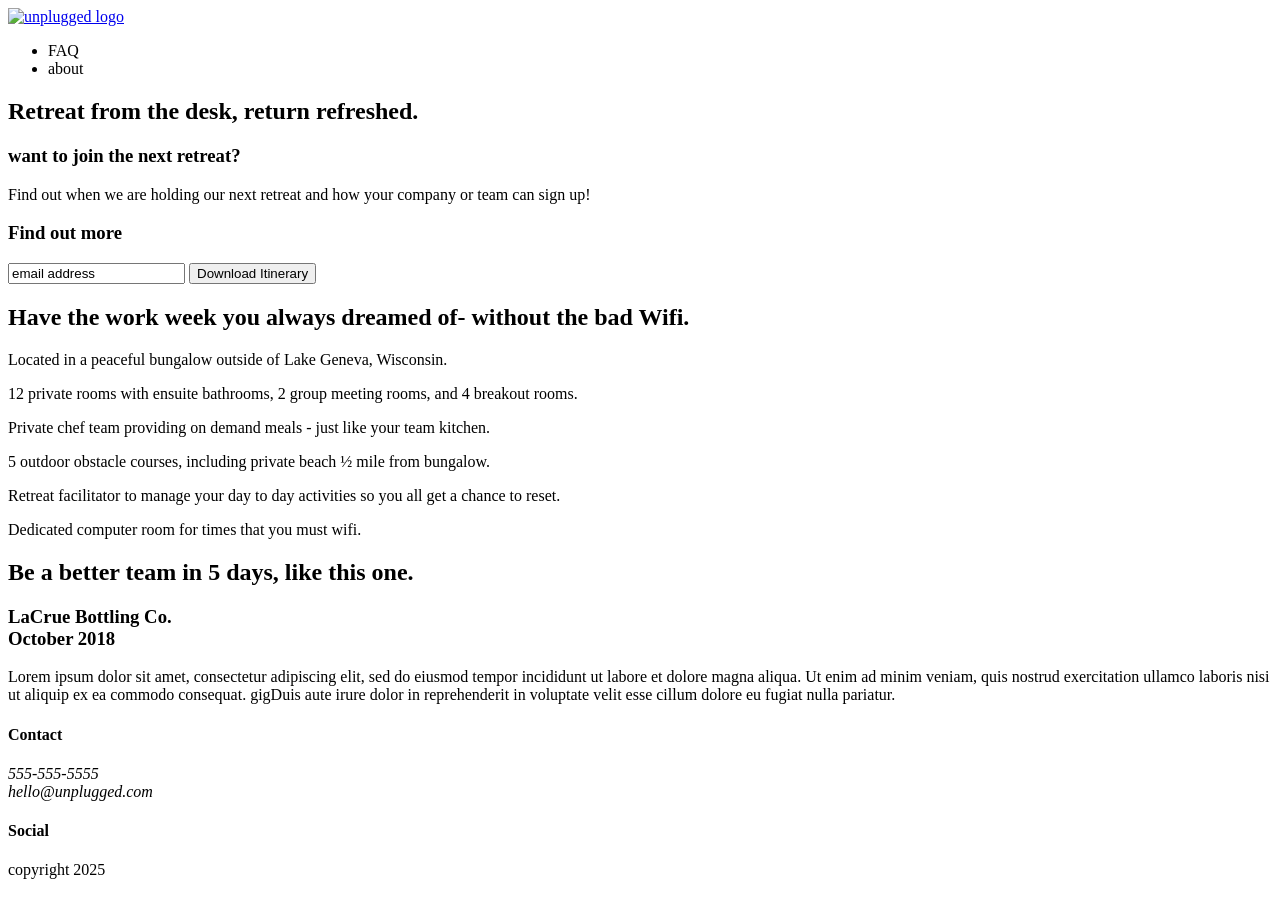
==== index.html @ 1be216f6 "Hompage finished" ====
<!doctype html>
<html class="no-js" lang="">

<head>
  <meta charset="utf-8">
  <meta name="viewport" content="width=device-width, initial-scale=1">
  <title>unplugged Retreat</title>
  <link rel="stylesheet" href="css/style.css">
  <link rel="stylesheet" href="css/main.css">
  <meta name="description" content="">

  <meta property="og:title" content="">
  <meta property="og:type" content="">
  <meta property="og:url" content="">
  <meta property="og:image" content="">

  <link rel="icon" href="favicon.ico" sizes="any">
  <link rel="icon" href="icon.svg" type="image/svg+xml">
  <link rel="apple-touch-icon" href="icon.png">

  <link rel="manifest" href="site.webmanifest">
  <meta name="theme-color" content="#fafafa">
</head>

<body>

  <!-- Add your site or application content here -->
  <header>
    <div class="content-wrapper">
    <div>
      <a href="#"><img src"" alt="unplugged logo"></a>
        <div class="header-divider"></div>
      <nav>
        <ul>
          <li><a href="faq/index.html" rel="noopener"></a>FAQ</li>
          <li><a href="about/index.html" rel="noopener"></a>about</li>
        </ul>
      </nav>
      </div>
    </div>
  </header>
  <main>
    <section class="hero-area">
      <div class="content-wrapper">
        <h1>Retreat from  the desk, return refreshed.</h1>
      </div>
    </section>
    <aside>
      <div class="content-wrapper">
         <div class="form-description">
          <h3>want to join the next retreat?</h3>
          <p>Find out when we are holding our next retreat and how your company or team can sign up!</p>
         </div>
         <div class="form">
            <h3>Find out more</h3>
            <input type="text" name="name" value="email address">
            <input type="button" value="Download Itinerary">
         </div>
      </div>
    </aside>
    <section class="features">
        <div class="content-wrapper">
          <h2>Have the work week you always dreamed of- without the bad Wifi.</h2>
         <div class="features-items">
           <article>
          <p class="fontawesome-icon"></p>
          <p class="features-item-description">Located in a peaceful bungalow outside of Lake Geneva, Wisconsin.</p>
          </article>
           <article>
          <p class="fontawesome-icon"></p>
          <p class="features-item-description">12 private rooms with ensuite bathrooms, 2 group meeting rooms, and 4 breakout rooms.</p>
          </article>
           <article>
          <p class="fontawesome-icon"></p>
          <p class="features-item-description">Private chef team providing on demand meals - just like your team kitchen.</p>
          </article>
           <article>
          <p class="fontawesome-icon"></p>
          <p class="features-item-description">5 outdoor obstacle courses, including private beach ½ mile from bungalow.</p>
          </article>
           <article>
          <p class="fontawesome-icon"></p>
          <p class="features-item-description">Retreat facilitator to manage your day to day activities so you all get a chance to reset.</p>
          </article>
           <article>
          <p class="fontawesome-icon"></p>
          <p class="features-item-description">Dedicated computer room for times that you must wifi.</p>
          </article>
          </div>
        </div>
      </section>
      <section class="reviews">
        <div class="content-wrapper">
          <h2>Be a better team in 5 days, like this one.</h2>
          <article>
            <div>
              <h3>
                LaCrue Bottling Co. <br>October 2018
              </h3>
              <p>
                Lorem ipsum dolor sit amet, consectetur adipiscing elit, sed do eiusmod tempor incididunt ut labore et dolore magna aliqua.
                 Ut enim ad minim veniam, quis nostrud exercitation ullamco laboris nisi ut aliquip ex ea commodo consequat. 
                 gigDuis aute irure dolor in reprehenderit in voluptate velit esse cillum dolore eu fugiat nulla pariatur. 
              </p>
            </div>
          </article>
        </div>
      </section>
  </main> <!--main wrapper-->
  <footer>
    <div class="content-wrapper">
      <div class="footer-content">
        <div class="contact">
          <h4>Contact</h4>
          <div>
          <address>
           <p> 555-555-5555<br>hello@unplugged.com</p>
          </address>
        </div>
      </div>   
      <div class="social">
        <h4>Social</h4>
      <p><a href="https://www.facebook.com/mysite" target="_blank" rel="noopener"></a> </p>
      <!--other social link below-->
      <p><a href="https://www.twitter.com/mysite" target="_blank"></a></p>
     </div>
     </div> <!--footer content ends-->
    <div class="copyright">
      <p>copyright 2025</p>
    </div>
  </div> <!--footer content-wrapper ends-->
  </footer>


 <script src="js/app.js"></script>
</body>

</html>
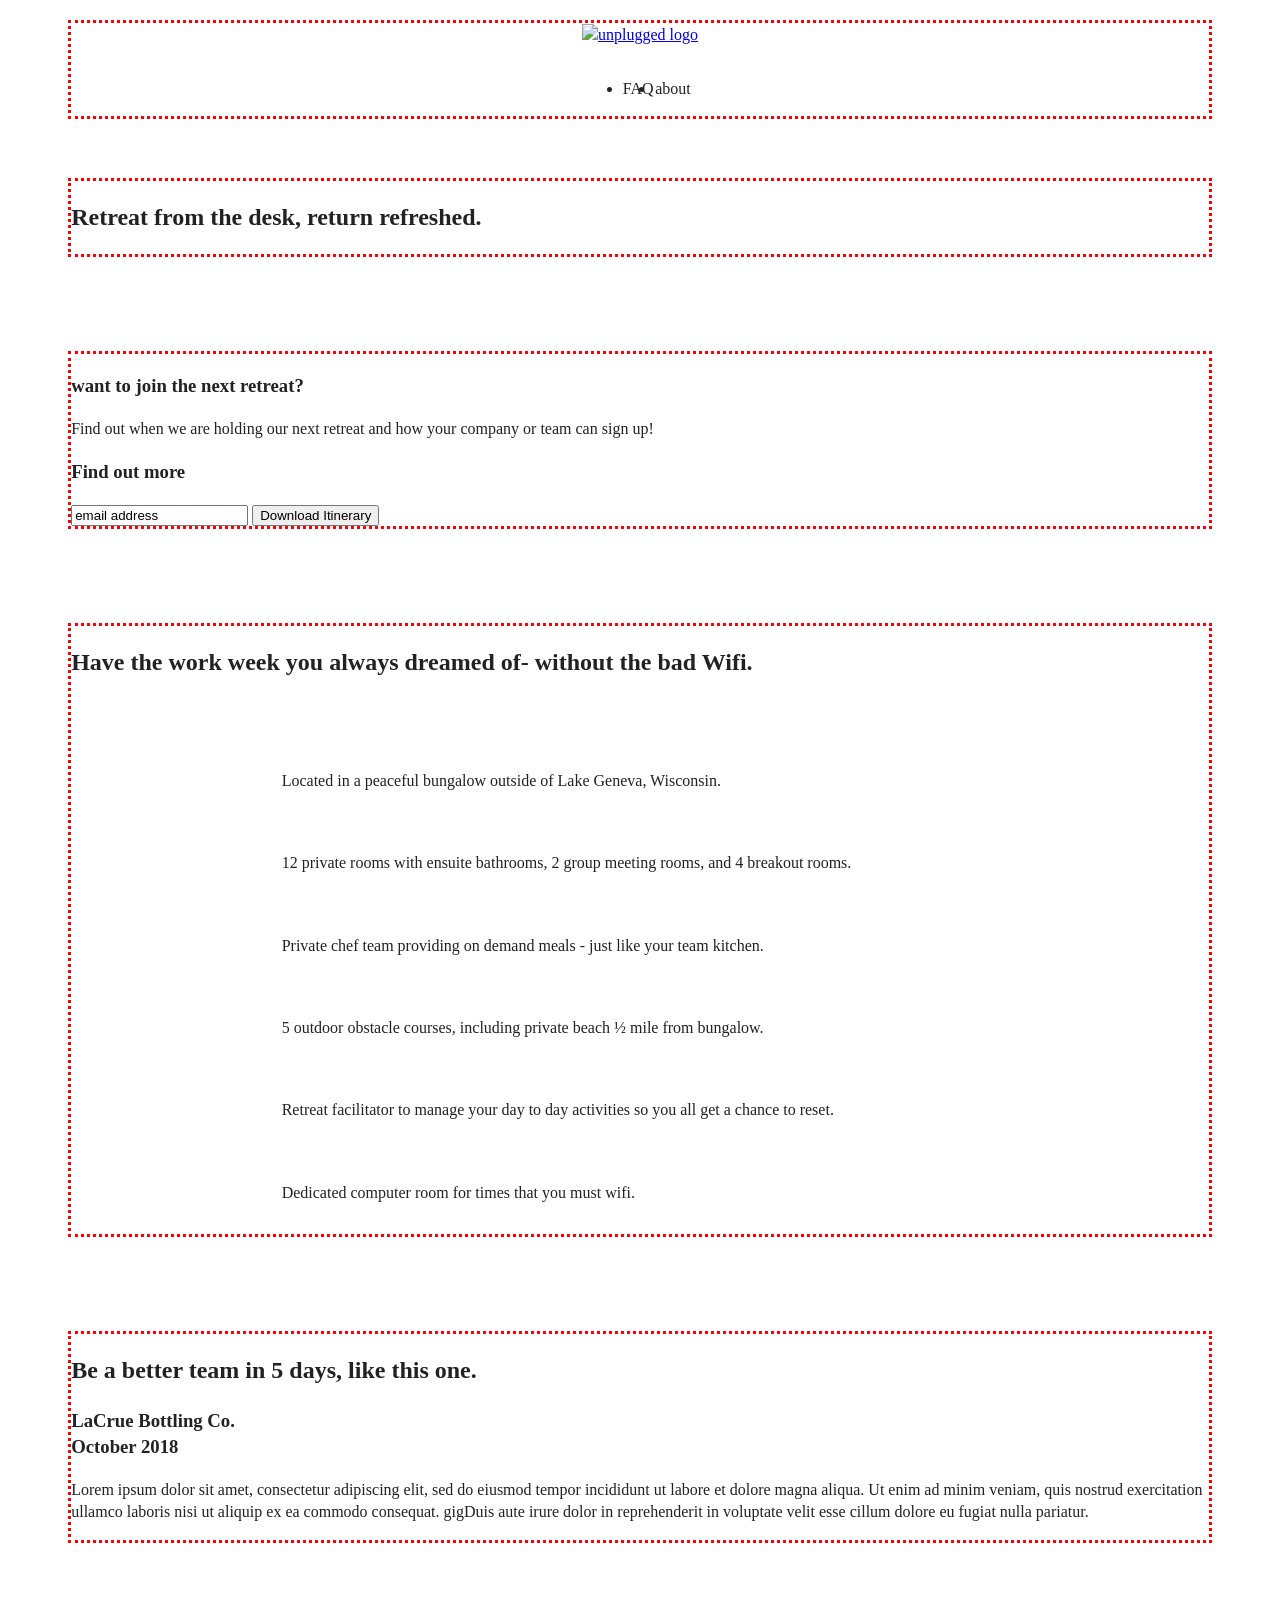
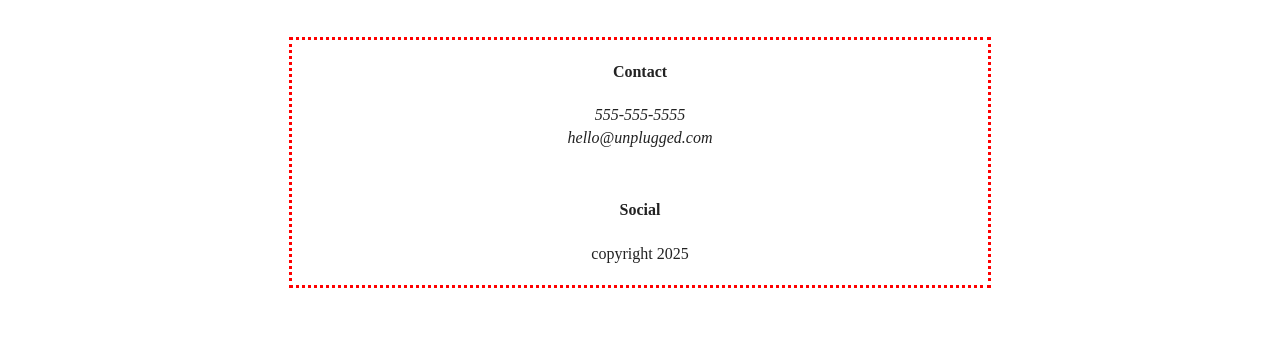
==== commit c7f37a67: "format mobile layout" ====
--- a/index.html
+++ b/index.html
@@ -28,7 +28,9 @@
   <header>
     <div class="content-wrapper">
     <div>
-      <a href="#"><img src"" alt="unplugged logo"></a>
+      <a href="#">
+        <img src="" alt="unplugged logo">
+      </a>
         <div class="header-divider"></div>
       <nav>
         <ul>
@@ -131,7 +133,6 @@
   </div> <!--footer content-wrapper ends-->
   </footer>
 
-
  <script src="js/app.js"></script>
 </body>
 
--- a/css/style.css
+++ b/css/style.css
@@ -0,0 +1,410 @@
+/*! HTML5 Boilerplate v9.0.0-RC1 | MIT License | https://html5boilerplate.com/ */
+
+/* main.css 3.0.0 | MIT License | https://github.com/h5bp/main.css#readme */
+/*
+ * What follows is the result of much research on cross-browser styling.
+ * Credit left inline and big thanks to Nicolas Gallagher, Jonathan Neal,
+ * Kroc Camen, and the H5BP dev community and team.
+ */
+
+/* ==========================================================================
+   Base styles: opinionated defaults
+   ========================================================================== */
+
+html {
+  color: #222;
+  font-size: 1em;
+  line-height: 1.4;
+}
+
+/*
+ * Remove text-shadow in selection highlight:
+ * https://twitter.com/miketaylr/status/12228805301
+ *
+ * Customize the background color to match your design.
+ */
+
+::-moz-selection {
+  background: #b3d4fc;
+  text-shadow: none;
+}
+
+::selection {
+  background: #b3d4fc;
+  text-shadow: none;
+}
+
+/*
+ * A better looking default horizontal rule
+ */
+
+hr {
+  display: block;
+  height: 1px;
+  border: 0;
+  border-top: 1px solid #ccc;
+  margin: 1em 0;
+  padding: 0;
+}
+
+/*
+ * Remove the gap between audio, canvas, iframes,
+ * images, videos and the bottom of their containers:
+ * https://github.com/h5bp/html5-boilerplate/issues/440
+ */
+
+audio,
+canvas,
+iframe,
+img,
+svg,
+video {
+  vertical-align: middle;
+}
+
+/*
+ * Remove default fieldset styles.
+ */
+
+fieldset {
+  border: 0;
+  margin: 0;
+  padding: 0;
+}
+
+/*
+ * Allow only vertical resizing of textareas.
+ */
+
+textarea {
+  resize: vertical;
+}
+
+/* ==========================================================================
+   Author's custom styles
+   ========================================================================== */
+
+/* ==========================================================================
+   Helper classes
+   ========================================================================== */
+
+/*
+ * Hide visually and from screen readers
+ */
+
+ .content-wrapper {
+  outline: 3px dotted red;
+  width: 90%;
+  margin: 50px 0;
+ }
+            /**Base Header- Footer Styles---*/
+  header {
+    display:flex;
+    justify-content: center;
+    padding: 15px 0;
+  }
+ 
+  header .content-wrapper{
+    display: flex;
+    justify-content: center;
+    align-items: center;
+    flex-flow: row wrap;
+    margin: 0;
+  }
+  .header-divider {
+    width: 100%;
+    height: 1px;
+    margin: 10px 0 20px 0;
+  }
+
+  header nav {
+    width: 60%;
+  }
+
+header nav ul {
+  display: flex;
+  justify-content: space-around;
+  width: 100%;
+}
+footer p {
+margin: 0;
+}
+
+footer {
+  display: flex;
+  flex-direction: column;
+  align-items: center;
+  text-align: center;}
+
+footer .content-wrapper {
+  width: 55%;
+}
+
+footer .contact {
+  margin-bottom: 50px;
+}
+
+footer .copyright {
+margin: 20px 0;
+
+}
+
+footer .social-icons {
+  display: flex;
+  justify-content: space-around;
+  align-items: center;
+  }
+
+footer .social-icons p {
+  display: flex;
+  justify-content: center;
+  align-items: center;
+}
+
+
+/* Mobile Styles-- Homepag -- */
+
+.hero-area {
+  display:flex;
+  justify-content: center;
+}
+
+aside {
+  display:flex;
+  justify-content: center;
+}
+
+.features {
+  display:flex;
+  justify-content: center;
+}
+
+.features h2 {
+margin-bottom: 60px;
+
+}
+
+.features article {
+  width: 63%;
+  margin: 30px 0;
+}
+
+.features .features-items{
+  display: flex;
+  justify-content: center;
+  align-items:flex-end;
+  flex-flow: row wrap;
+}
+
+.features p {
+margin: 0;
+}
+
+.reviews {
+  display:flex;
+  justify-content: center;
+}
+
+.reviews h2 {
+
+}
+
+.reviews h3 {
+  width: 55%;
+}
+
+                /* About Page */
+
+.misson {
+  display:flex;
+  justify-content: cente
+}
+
+.contact-section {
+  display:flex;
+  justify-content: cente
+}
+ 
+.contact-content p {
+  margin: 0;
+}
+
+/* ------Faq Page------ */
+
+.faq {
+  display:flex;
+  justify-content: center;
+}
+
+.faq-content-wrapper {
+  display:flex;
+  justify-content: center;
+  align-items: flex-start;
+  flex-flow: row wrap;
+  margin: 50px 0 0 0;
+}
+
+.faq h2 {
+margin: 40px;
+
+}
+
+.faq-content {
+margin-bottom: 50px;
+
+}
+
+
+.hidden,
+[hidden] {
+  display: none !important;
+}
+
+/*
+ * Hide only visually, but have it available for screen readers:
+ * https://snook.ca/archives/html_and_css/hiding-content-for-accessibility
+ *
+ * 1. For long content, line feeds are not interpreted as spaces and small width
+ *    causes content to wrap 1 word per line:
+ *    https://medium.com/@jessebeach/beware-smushed-off-screen-accessible-text-5952a4c2cbfe
+ */
+
+.visually-hidden {
+  border: 0;
+  clip: rect(0, 0, 0, 0);
+  height: 1px;
+  margin: -1px;
+  overflow: hidden;
+  padding: 0;
+  position: absolute;
+  white-space: nowrap;
+  width: 1px;
+  /* 1 */
+}
+
+/*
+ * Extends the .visually-hidden class to allow the element
+ * to be focusable when navigated to via the keyboard:
+ * https://www.drupal.org/node/897638
+ */
+
+.visually-hidden.focusable:active,
+.visually-hidden.focusable:focus {
+  clip: auto;
+  height: auto;
+  margin: 0;
+  overflow: visible;
+  position: static;
+  white-space: inherit;
+  width: auto;
+}
+
+/*
+ * Hide visually and from screen readers, but maintain layout
+ */
+
+.invisible {
+  visibility: hidden;
+}
+
+/*
+ * Clearfix: contain floats
+ *
+ * The use of `table` rather than `block` is only necessary if using
+ * `::before` to contain the top-margins of child elements.
+ */
+
+.clearfix::before,
+.clearfix::after {
+  content: "";
+  display: table;
+}
+
+.clearfix::after {
+  clear: both;
+}
+
+/* ==========================================================================
+   EXAMPLE Media Queries for Responsive Design.
+   These examples override the primary ('mobile first') styles.
+   Modify as content requires.
+   ========================================================================== */
+
+@media only screen and (min-width: 35em) {
+  /* Style adjustments for viewports that meet the condition */
+}
+
+@media print,
+  (-webkit-min-device-pixel-ratio: 1.25),
+  (min-resolution: 1.25dppx),
+  (min-resolution: 120dpi) {
+  /* Style adjustments for high resolution devices */
+}
+
+/* ==========================================================================
+   Print styles.
+   Inlined to avoid the additional HTTP request:
+   https://www.phpied.com/delay-loading-your-print-css/
+   ========================================================================== */
+
+@media print {
+  *,
+  *::before,
+  *::after {
+    background: #fff !important;
+    color: #000 !important;
+    /* Black prints faster */
+    box-shadow: none !important;
+    text-shadow: none !important;
+  }
+
+  a,
+  a:visited {
+    text-decoration: underline;
+  }
+
+  a[href]::after {
+    content: " (" attr(href) ")";
+  }
+
+  abbr[title]::after {
+    content: " (" attr(title) ")";
+  }
+
+  /*
+   * Don't show links that are fragment identifiers,
+   * or use the `javascript:` pseudo protocol
+   */
+  a[href^="#"]::after,
+  a[href^="javascript:"]::after {
+    content: "";
+  }
+
+  pre {
+    white-space: pre-wrap !important;
+  }
+
+  pre,
+  blockquote {
+    border: 1px solid #999;
+    page-break-inside: avoid;
+  }
+
+  tr,
+  img {
+    page-break-inside: avoid;
+  }
+
+  p,
+  h2,
+  h3 {
+    orphans: 3;
+    widows: 3;
+  }
+
+  h2,
+  h3 {
+    page-break-after: avoid;
+  }
+}
+
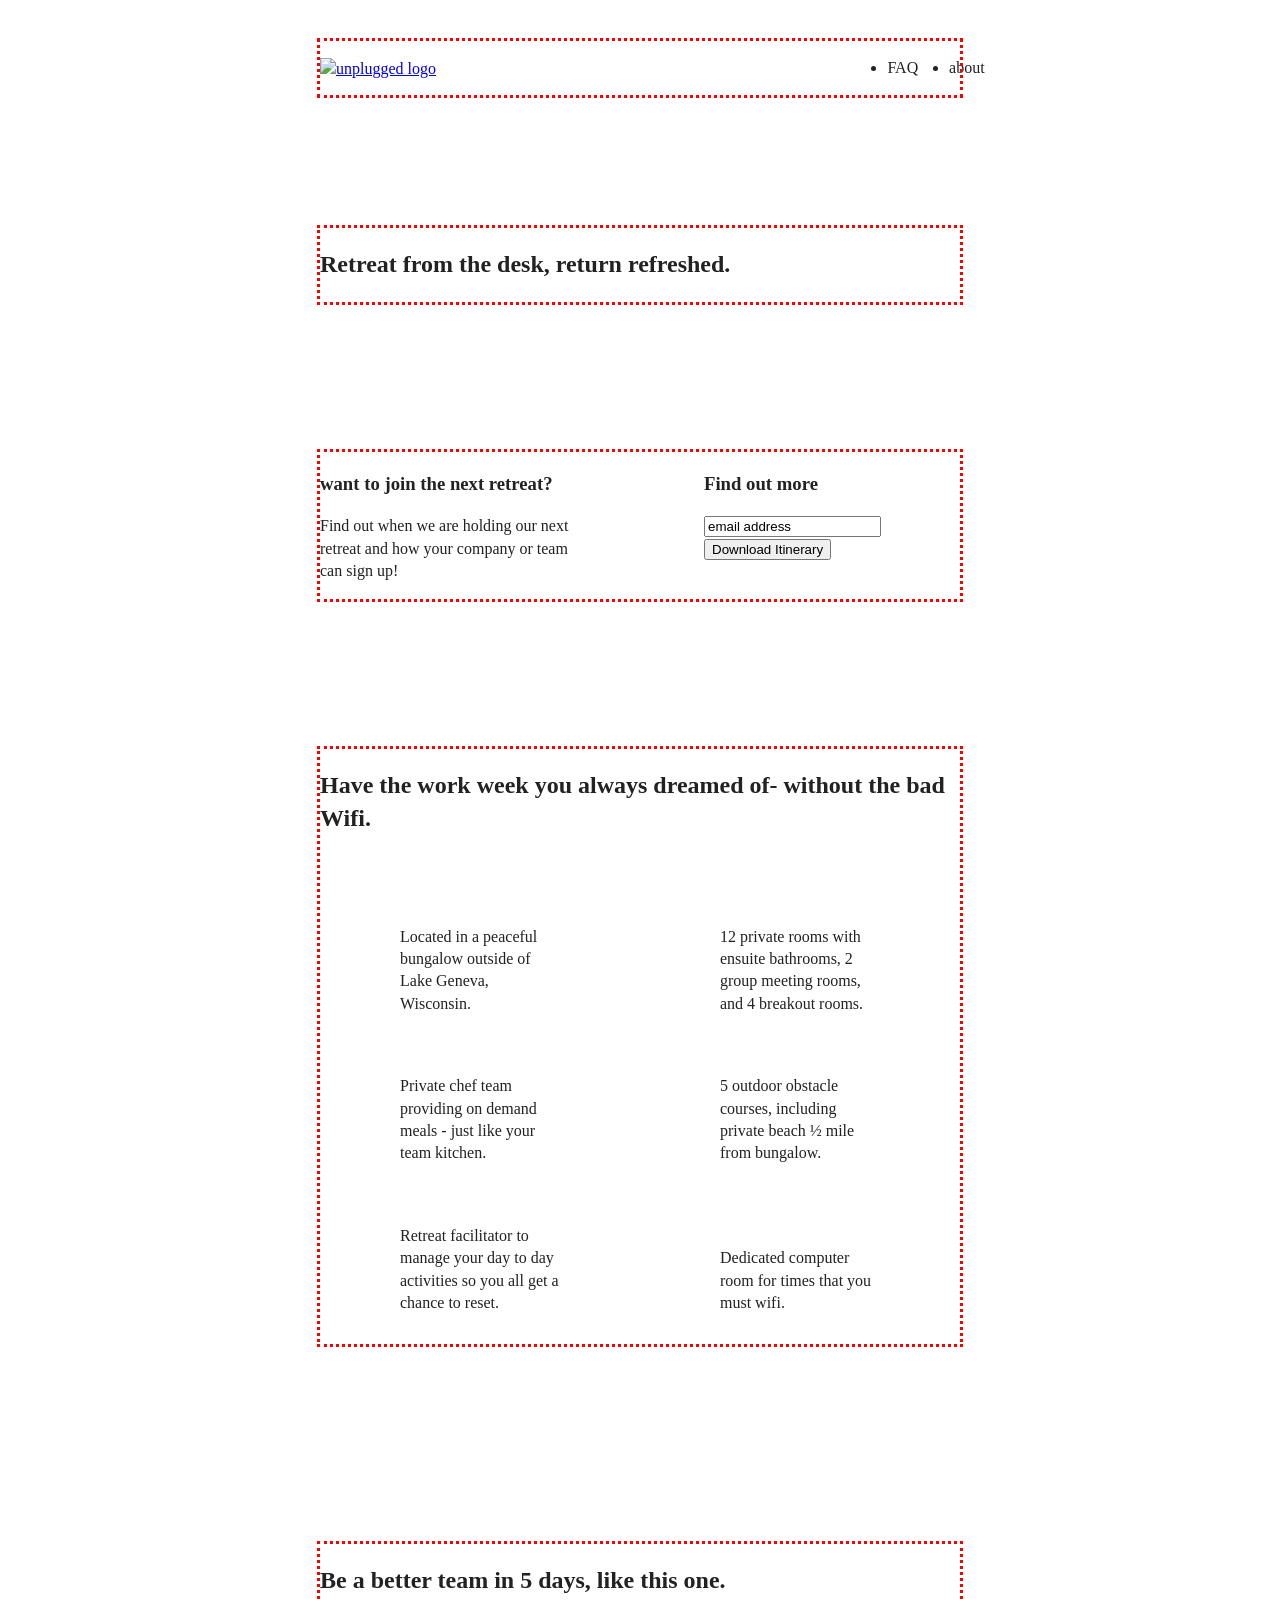
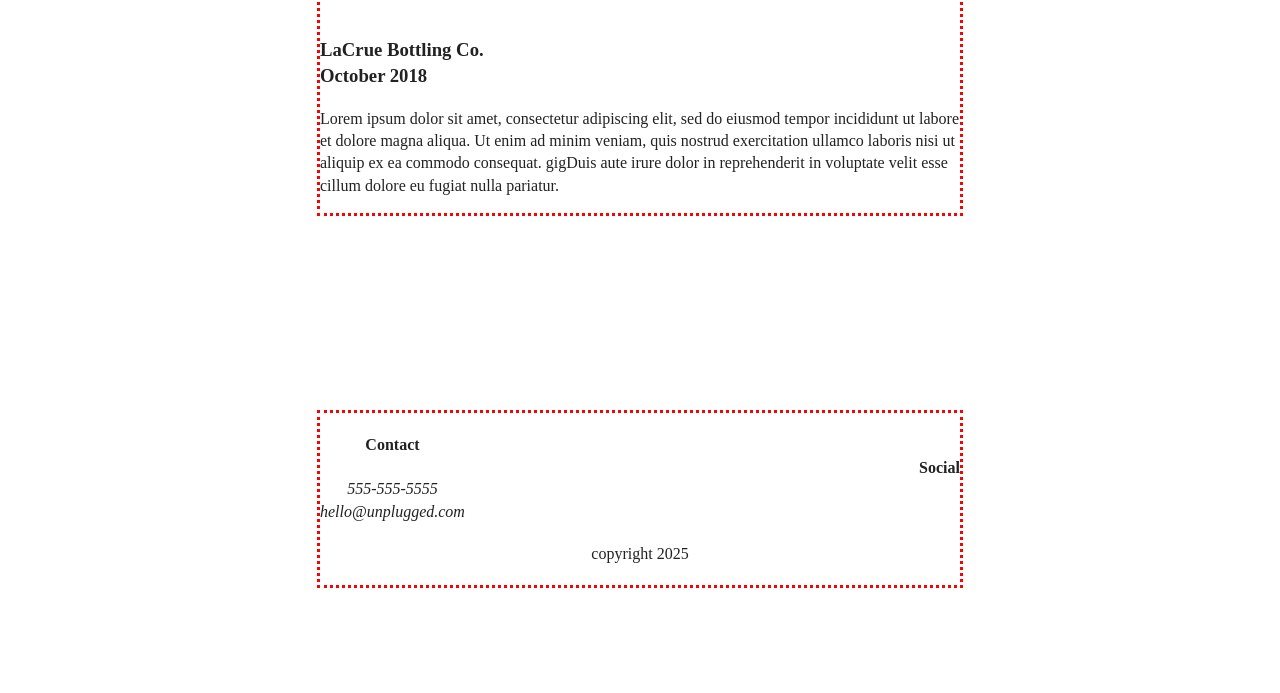
==== commit 8628e761: "breakpoints for tablet" ====
--- a/index.html
+++ b/index.html
@@ -27,7 +27,7 @@
   <!-- Add your site or application content here -->
   <header>
     <div class="content-wrapper">
-    <div>
+    
       <a href="#">
         <img src="" alt="unplugged logo">
       </a>
@@ -38,7 +38,6 @@
           <li><a href="about/index.html" rel="noopener"></a>about</li>
         </ul>
       </nav>
-      </div>
     </div>
   </header>
   <main>
--- a/css/style.css
+++ b/css/style.css
@@ -330,15 +330,103 @@
    Modify as content requires.
    ========================================================================== */
 
-@media only screen and (min-width: 35em) {
-  /* Style adjustments for viewports that meet the condition */
-}
-
-@media print,
-  (-webkit-min-device-pixel-ratio: 1.25),
-  (min-resolution: 1.25dppx),
-  (min-resolution: 120dpi) {
-  /* Style adjustments for high resolution devices */
+@media only screen and ( min-width: 768px) {
+  /* Table styles here */
+
+  .content-wrapper {
+    max-width: 640px;
+    margin: 100px 0;
+  
+  }
+  /* Header */
+
+  header {
+    padding: 33px 0;
+  }
+
+  header .content-wrapper {
+    width: 100%;
+    justify-content: space-between;
+  }
+
+  header nav {
+    width: 20%;
+  }
+
+  header nav ul {
+    justify-content: space-around;
+  }
+
+  .header-divider {
+    display: none;
+  }
+
+  /* Hero Area */
+
+  /*  Aside */
+aside .content-wrapper {
+  margin: 50px 0;
+  display: flex;
+  justify-content: space-between;
+  align-content: flex-start;
+}
+
+aside .content-wrapper .form-description, 
+aside .content-wrapper .form {
+  width: 40%;
+  margin: 0;
+
+}
+
+/*  Features */
+
+.features article {
+  display: flex;
+  align-items: center;
+  flex-flow:column wrap;
+  flex-basis: 50%;
+}
+
+.features .features-item-description {
+  width: 50%;
+}
+
+/*  Reviews */
+.reviews article {
+  display: flex;
+  justify-content: space-between;
+}
+
+.review article div {
+  width:49%;
+}
+
+/*  Footer */
+footer .content-wrapper {
+  width: 65%;
+
+}
+
+.footer-content {
+  display: flex;
+  justify-content: space-between;
+  align-items: center;
+}
+
+footer .contact {
+  margin-bottom: 0;
+}
+
+footer .copyright {
+  width: 100%;
+
+}
+
+}
+
+
+@media only scrren and (min-width: 1200px) {
+  /* Desktop styles here */
 }
 
 /* ==========================================================================
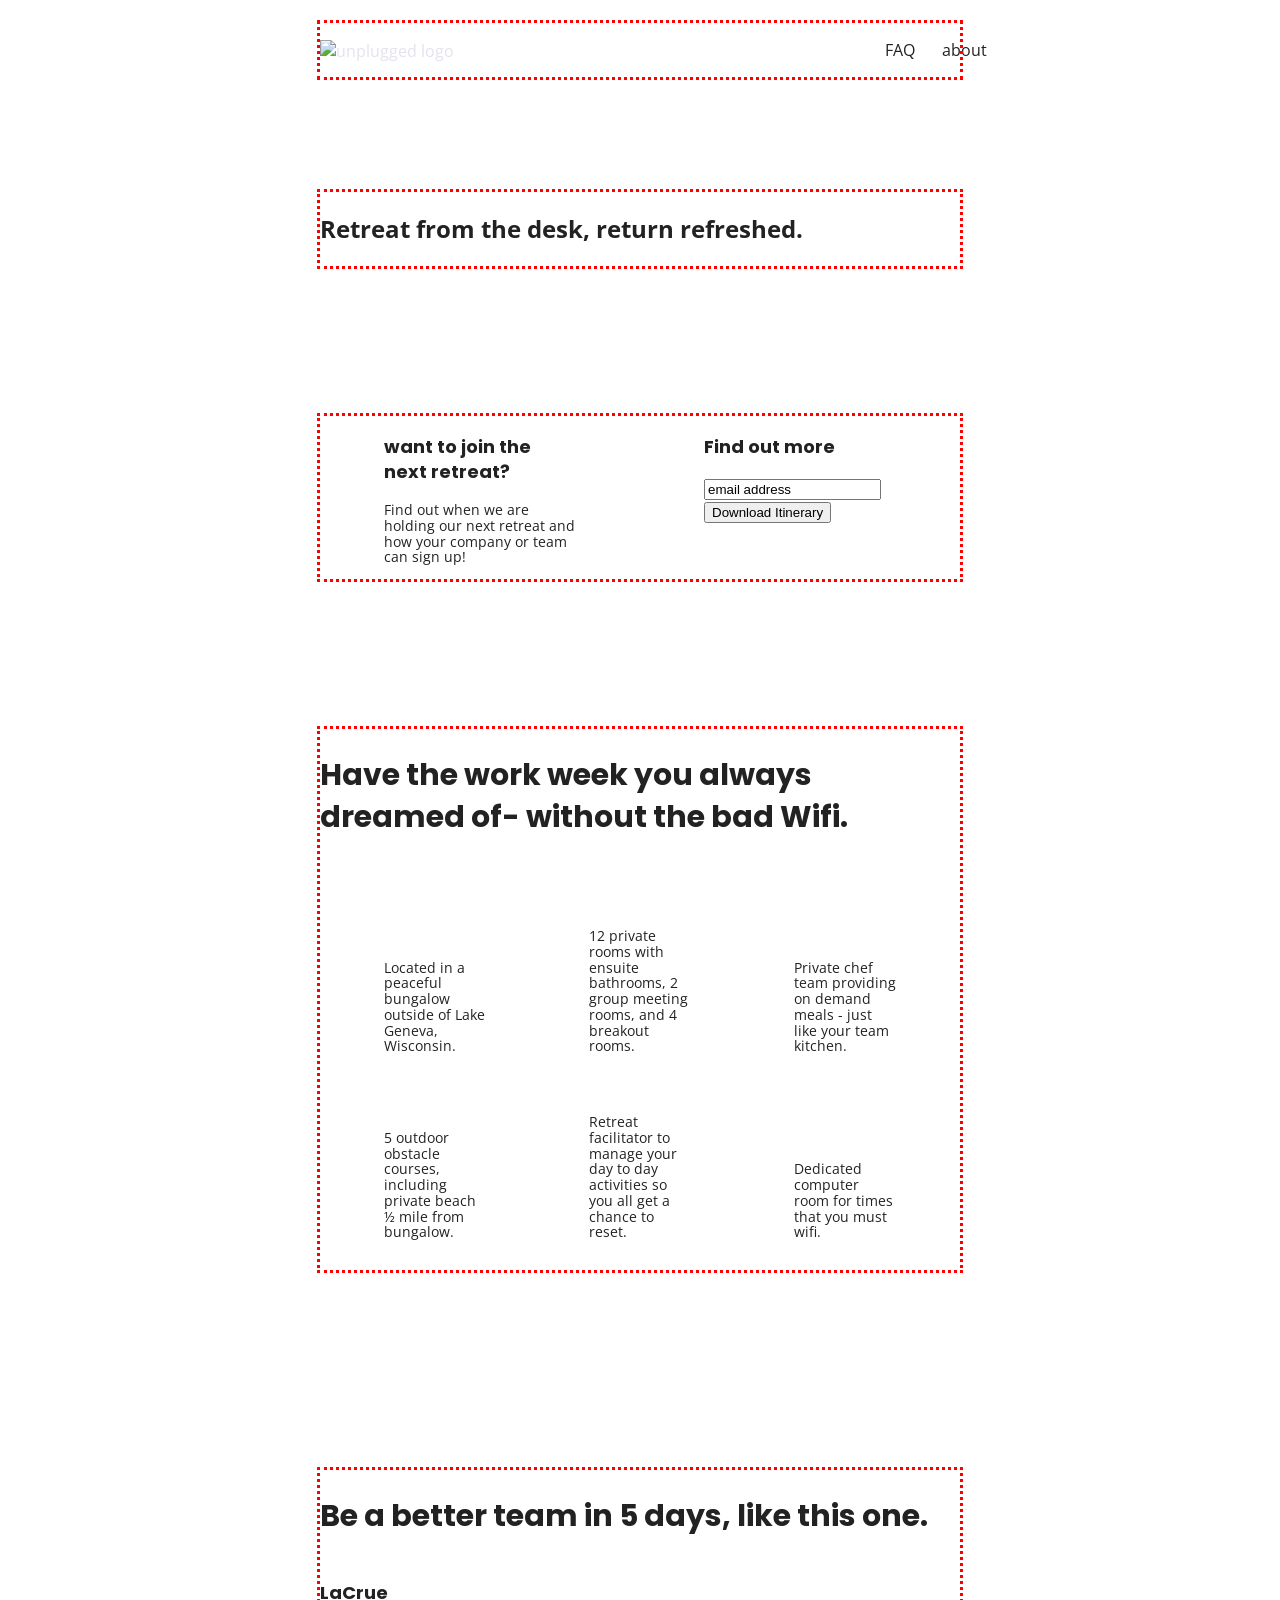
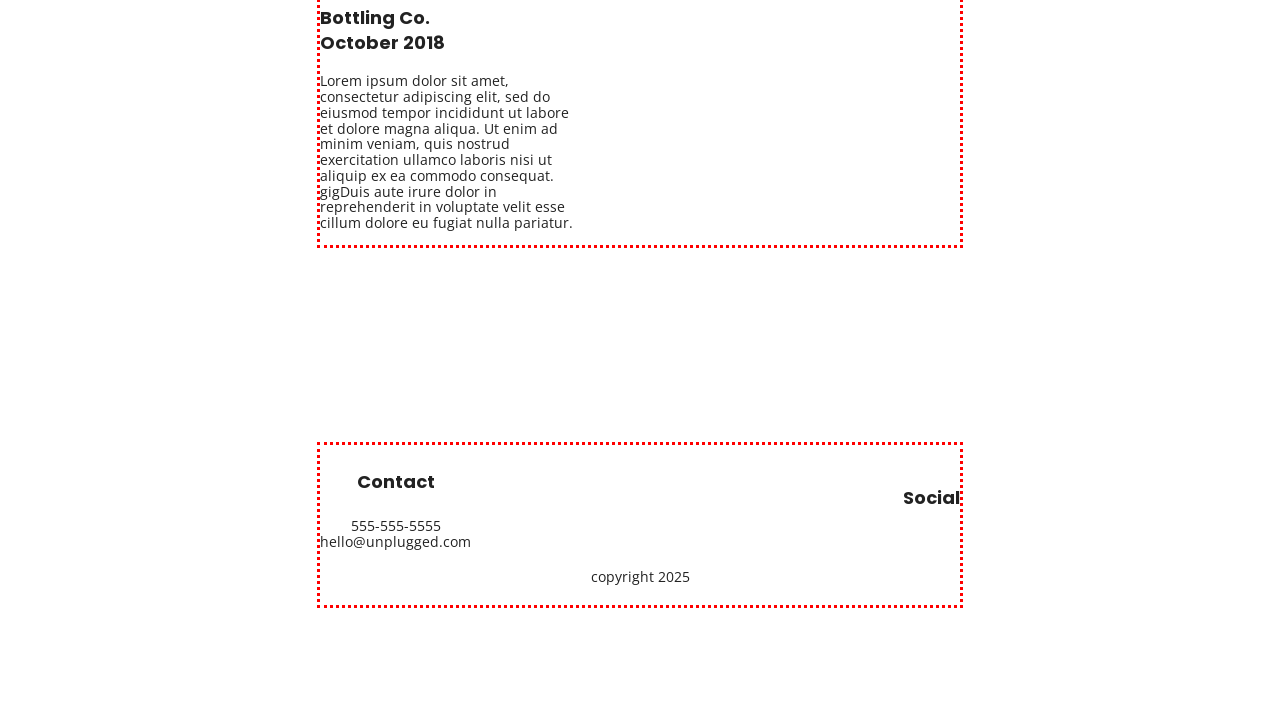
==== commit 5123b04d: "revised global style" ====
--- a/index.html
+++ b/index.html
@@ -20,6 +20,9 @@
 
   <link rel="manifest" href="site.webmanifest">
   <meta name="theme-color" content="#fafafa">
+  <link rel="preconnect" href="https://fonts.googleapis.com">
+  <link rel="preconnect" href="https://fonts.gstatic.com" crossorigin>
+  <link href="https://fonts.googleapis.com/css2?family=Open+Sans:ital,wght@0,300..800;1,300..800&family=Poppins:ital,wght@0,100;0,200;0,300;0,400;0,500;0,600;0,700;0,800;0,900;1,100;1,200;1,300;1,400;1,500;1,600;1,700;1,800;1,900&display=swap" rel="stylesheet">
 </head>
 
 <body>
--- a/css/style.css
+++ b/css/style.css
@@ -91,6 +91,55 @@
 /*
  * Hide visually and from screen readers
  */
+ /*   General Styles */
+
+ html {
+  font-size: 1rem;
+ }
+
+body {
+  font-family: 'Open Sans', sans-serif;
+  font-size: 1em;
+}
+
+ul, 
+ol {
+  list-style: none;
+}
+
+a {
+  color: #e2e3ed;
+  text-decoration: none;
+}
+
+h2 {
+  font-family: 'Poppins', sans-serif;
+  font-size: 1.875em;
+}
+
+h3,
+h4 {
+  font-family: 'poppins',sans-serif;
+  font-size: 1.125em;
+}
+
+p {
+  font-size: 0.875em;
+  line-height: 1.125em;
+}
+
+
+img {
+
+}
+
+figure {
+
+}
+
+address {
+  font-style: normal;
+}
 
  .content-wrapper {
   outline: 3px dotted red;
@@ -422,11 +471,68 @@
 
 }
 
-}
-
-
-@media only scrren and (min-width: 1200px) {
+
+}
+
+
+@media only screen and (min-width: 1200px) {
   /* Desktop styles here */
+
+  .content-wrapper {
+  width: 960px;
+}
+
+/* Header */
+
+  header {
+  padding: 15px 0;
+}
+
+  /* Hero */
+
+.hero-area h1 {
+  width: 80%;
+}
+
+/* Aside */
+
+  aside .content-wrapper {
+    justify-content: space-around;
+  }
+
+aside .content-wrapper .form-description, 
+aside .content-wrapper .form {
+  width: 30%;
+}
+
+/*  Features */
+
+.features h2 {
+  width: 90%;
+}
+
+.features article {
+  flex-basis: 32%;
+}
+/*  Reviews */
+
+.reviews article div {
+  width: 41%;
+}
+
+/*  About Page  */
+
+  .mission h2,
+  .contact-section .content-wrapper h2 {
+    width: 95%;
+  }
+
+/*  FAQ Page */
+
+  .faq h2 {
+    width: 100%;
+  }
+
 }
 
 /* ==========================================================================
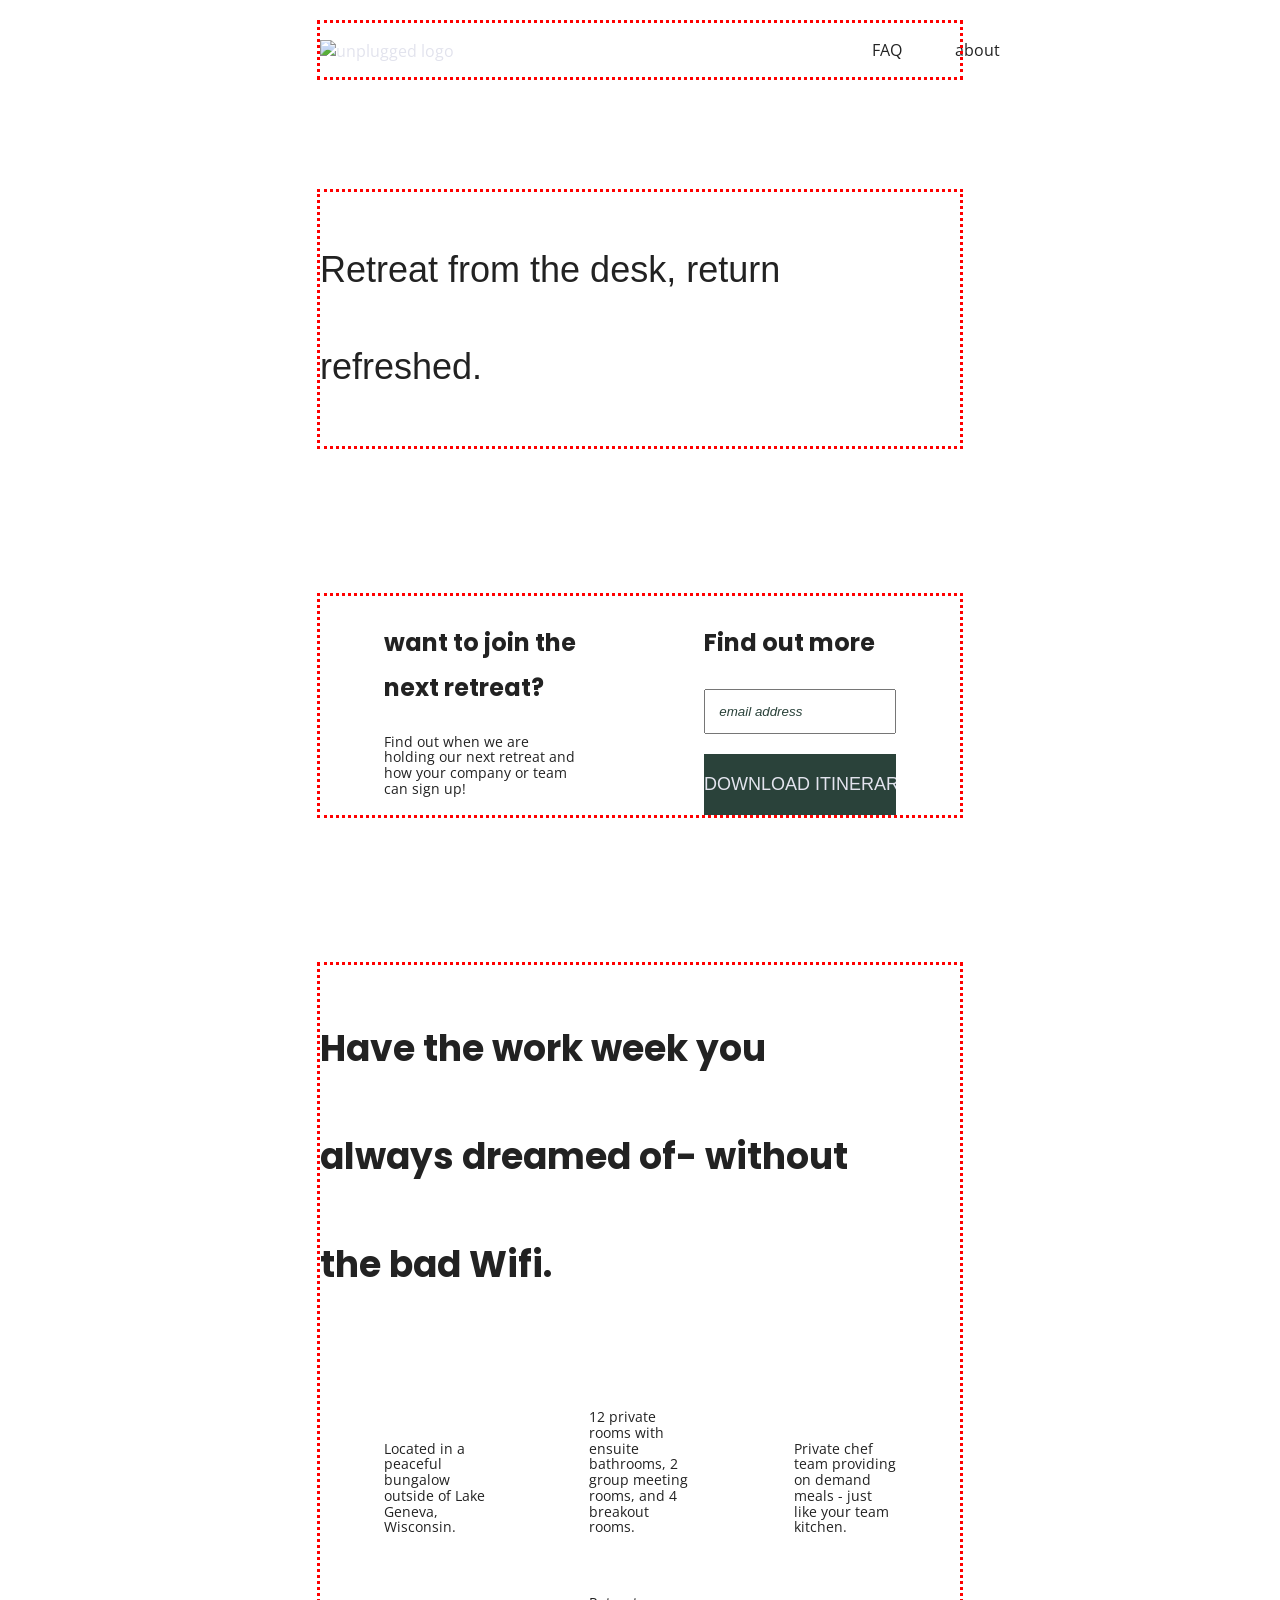
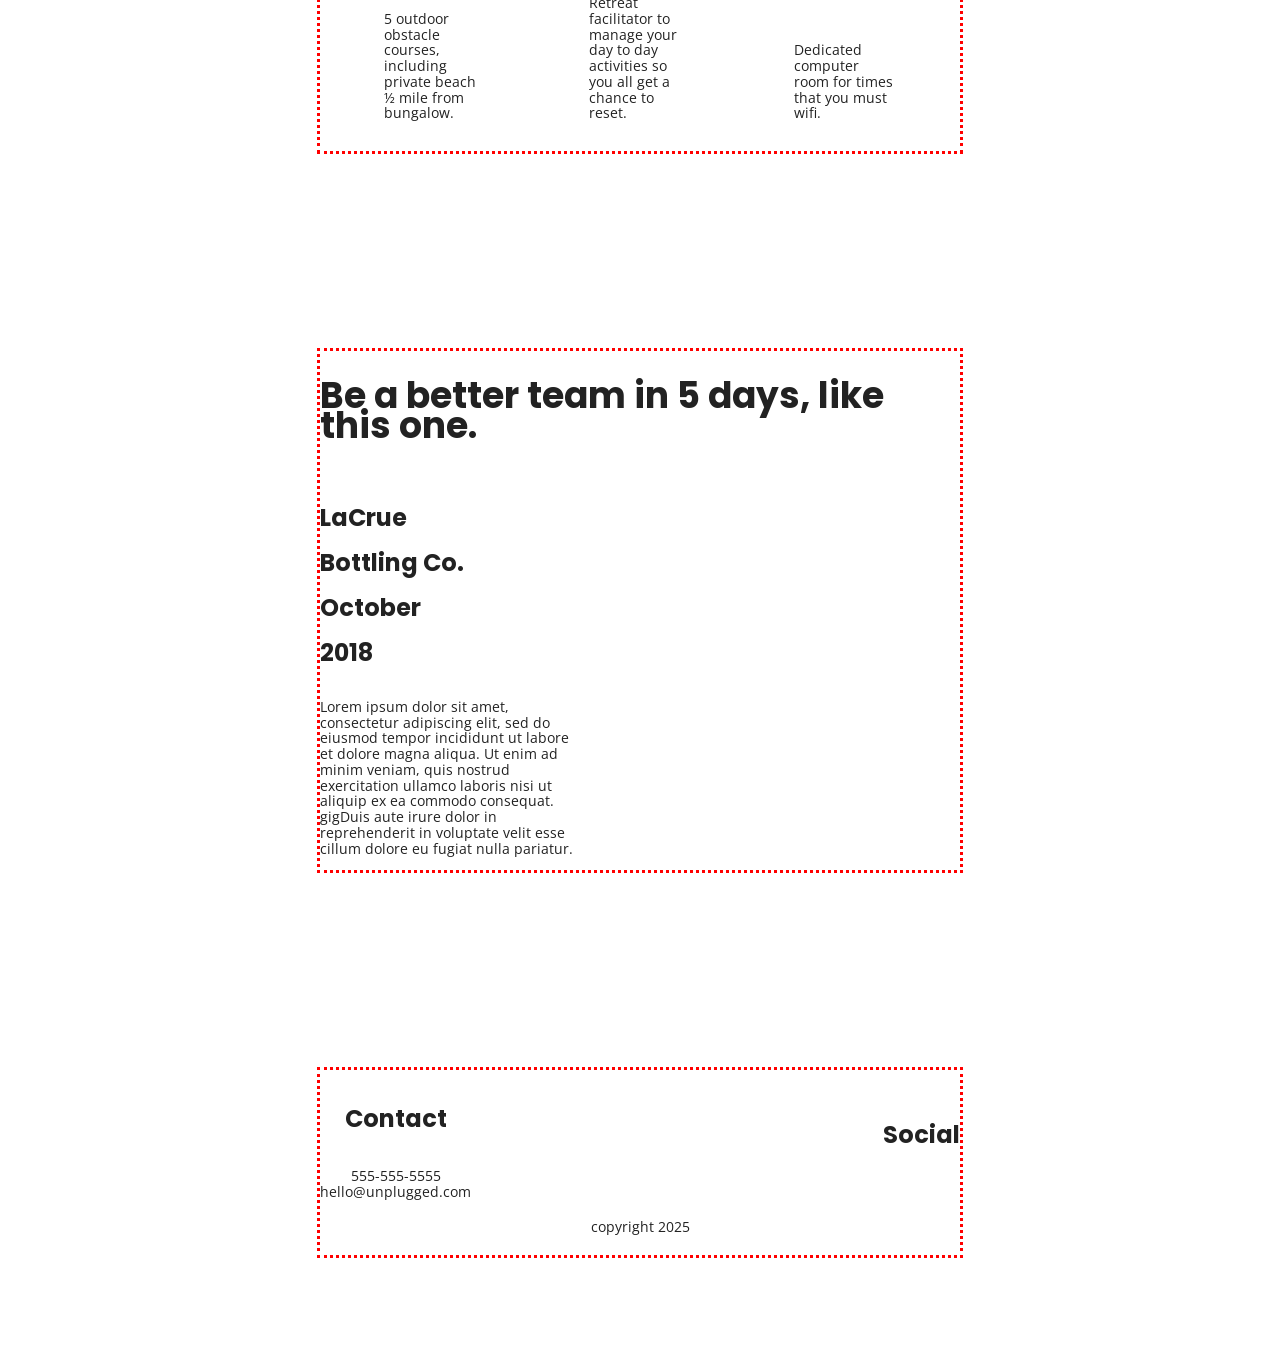
==== commit 7d07758e: "working on media queries" ====
--- a/index.html
+++ b/index.html
@@ -20,6 +20,7 @@
 
   <link rel="manifest" href="site.webmanifest">
   <meta name="theme-color" content="#fafafa">
+  <!---Google Fonts-->
   <link rel="preconnect" href="https://fonts.googleapis.com">
   <link rel="preconnect" href="https://fonts.gstatic.com" crossorigin>
   <link href="https://fonts.googleapis.com/css2?family=Open+Sans:ital,wght@0,300..800;1,300..800&family=Poppins:ital,wght@0,100;0,200;0,300;0,400;0,500;0,600;0,700;0,800;0,900;1,100;1,200;1,300;1,400;1,500;1,600;1,700;1,800;1,900&display=swap" rel="stylesheet">
--- a/css/style.css
+++ b/css/style.css
@@ -208,8 +208,8 @@
   display: flex;
   justify-content: center;
   align-items: center;
-}
-
+
+}
 
 /* Mobile Styles-- Homepag -- */
 
@@ -217,11 +217,46 @@
   display:flex;
   justify-content: center;
 }
-
+.hero-area h1 {
+  font-size: 2.25em;
+  font-family: 'Poppins',Helvetica, Arial, sans-serif;
+  line-height: 2.688em;
+  font-weight: 500;
+
+}
+/* Aside */
 aside {
   display:flex;
   justify-content: center;
 }
+
+aside .form {
+  margin-top: 30px;
+}
+ 
+input[type=text] {
+  box-sizing: border-box;
+  width: 100%;
+  color: #2a423a;
+  font-style: italic;
+  padding: 1em;
+}
+ 
+input[type=button] {
+  width: 100%;
+  padding: 20px 0;
+  margin-top: 20px;
+  background-color: #2a423a;
+  font-family: 'Poppins', Helvetica, Arial, sans-serif;
+  font-weight: 500;
+  font-size: 1.125em;
+  color: #e2e3ed;
+  border: none;
+  text-align: center;
+  text-transform: uppercase;
+}
+
+/* Features */
 
 .features {
   display:flex;
@@ -249,13 +284,15 @@
 margin: 0;
 }
 
+/* Reviews */
+
 .reviews {
   display:flex;
   justify-content: center;
 }
 
 .reviews h2 {
-
+  line-height: 30px;
 }
 
 .reviews h3 {
@@ -266,12 +303,12 @@
 
 .misson {
   display:flex;
-  justify-content: cente
+  justify-content: center;
 }
 
 .contact-section {
   display:flex;
-  justify-content: cente
+  justify-content: center;
 }
  
 .contact-content p {
@@ -295,14 +332,17 @@
 
 .faq h2 {
 margin: 40px;
+line-height: 1.875px;
 
 }
 
 .faq-content {
 margin-bottom: 50px;
-
-}
-
+}
+
+.faq-content h4 {
+  line-height: 1.5;
+}
 
 .hidden,
 [hidden] {
@@ -381,6 +421,17 @@
 
 @media only screen and ( min-width: 768px) {
   /* Table styles here */
+/* General Styles  why no h1*/
+
+h2{
+  font-size: 2.25em;
+  line-height: 3;
+}
+
+h3{
+  font-size: 1.5em;
+  line-height: 1.875;
+}
 
   .content-wrapper {
     max-width: 640px;
@@ -403,7 +454,7 @@
   }
 
   header nav ul {
-    justify-content: space-around;
+    justify-content: space-between;
   }
 
   .header-divider {
@@ -424,7 +475,6 @@
 aside .content-wrapper .form {
   width: 40%;
   margin: 0;
-
 }
 
 /*  Features */
@@ -466,14 +516,62 @@
   margin-bottom: 0;
 }
 
+footer h4 {
+  font-size: 1.5em;
+}
+footer p {
+line-height: 1.125;
+}
+
 footer .copyright {
   width: 100%;
-
-}
-
-
-}
-
+}
+
+    /* About Page */
+.misson-content {
+  display:flex;
+  justify-content: space-between;
+  align-items: flex-start;
+  padding-top: 20px;
+}
+
+.mission-content p {
+ width: 45%;
+}
+
+.contact-section .content-wrapper h2 {
+ width: 80%;
+}
+
+.contact-content {
+  display: flex;
+  justify-content: space-between;
+  align-items:flex-start;
+}
+
+/* ------Faq Page------ */
+.faq-content-wrapper {
+  display:flex;
+  justify-content:space-between;
+  align-items: flex-start;
+  flex-flow: row wrap;
+  margin: 50px 0;
+}
+
+.faq-content {
+  flex-basis: 45%
+}
+
+.faq h2 {
+  width: 100%;
+  margin: 40px;
+  line-height: 1.875px;
+}
+
+.faq-content h4 {
+  line-height: 1.5;
+}
+}
 
 @media only screen and (min-width: 1200px) {
   /* Desktop styles here */
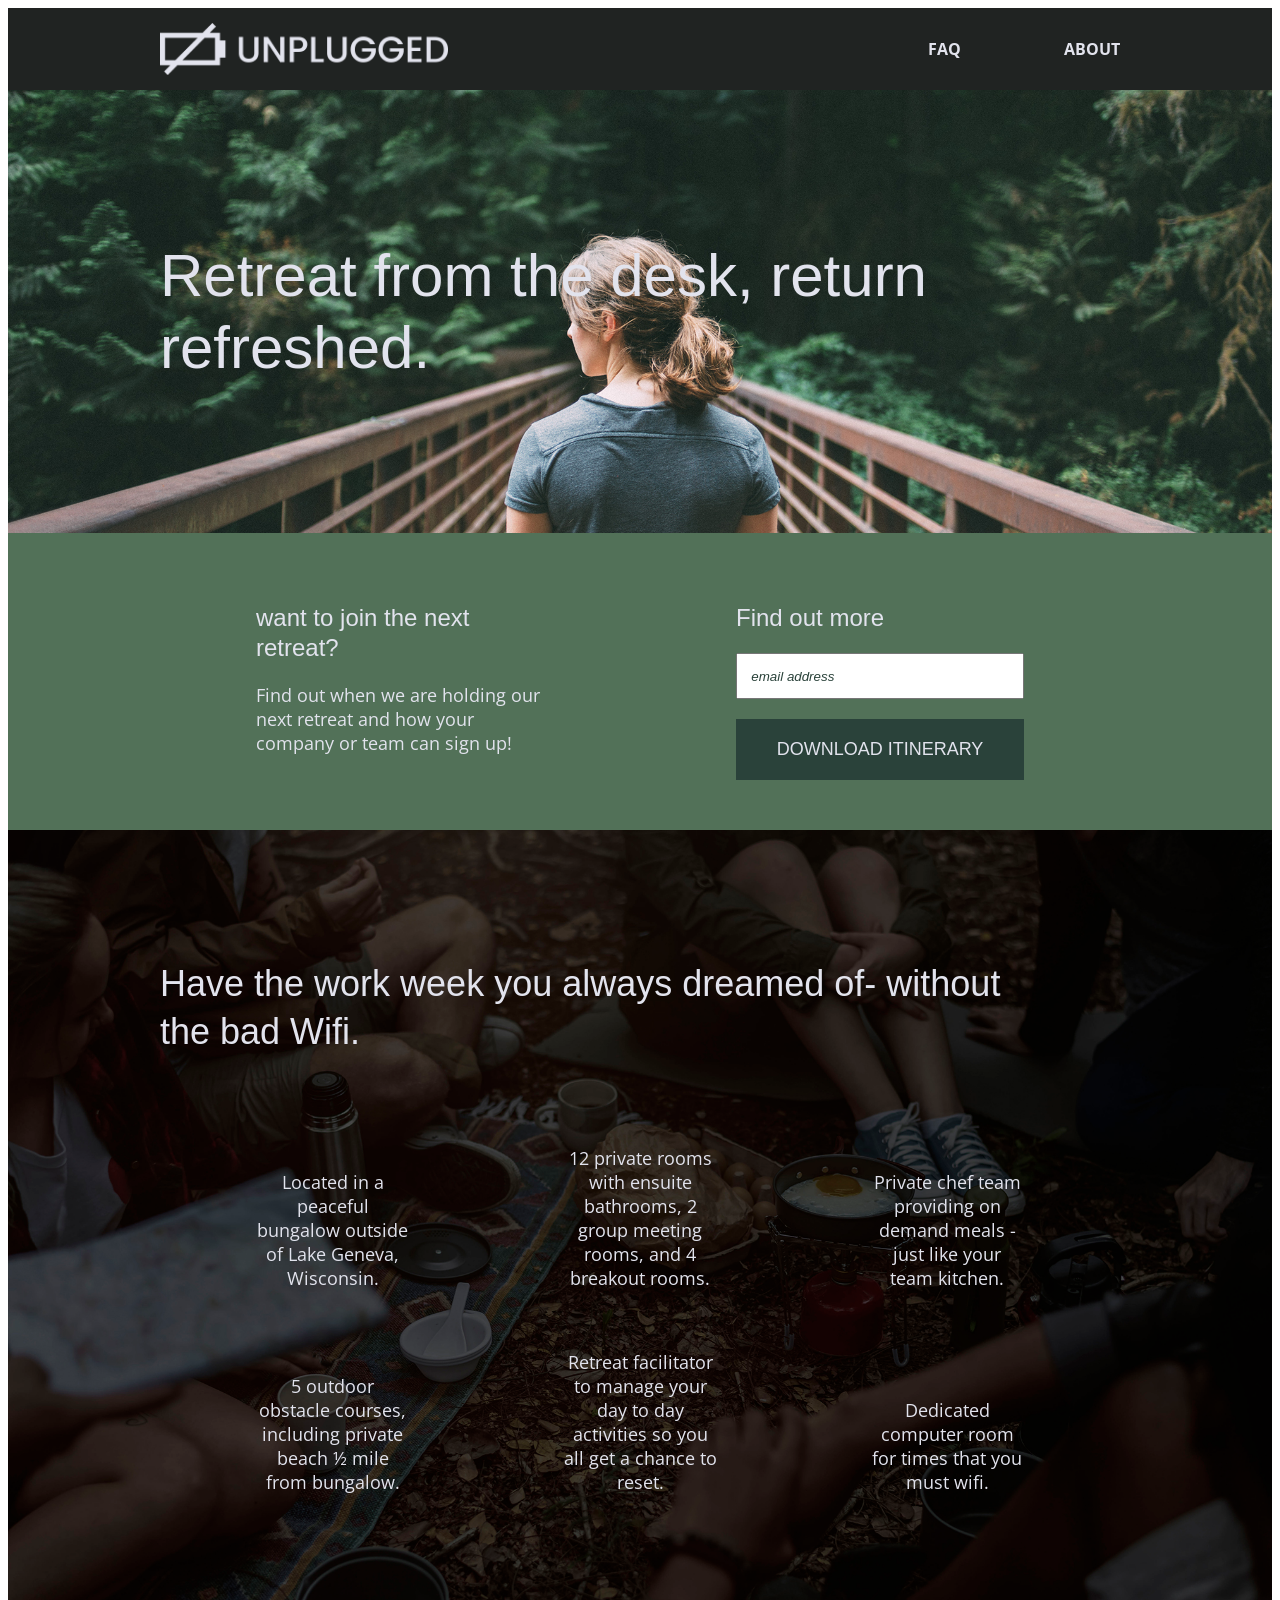
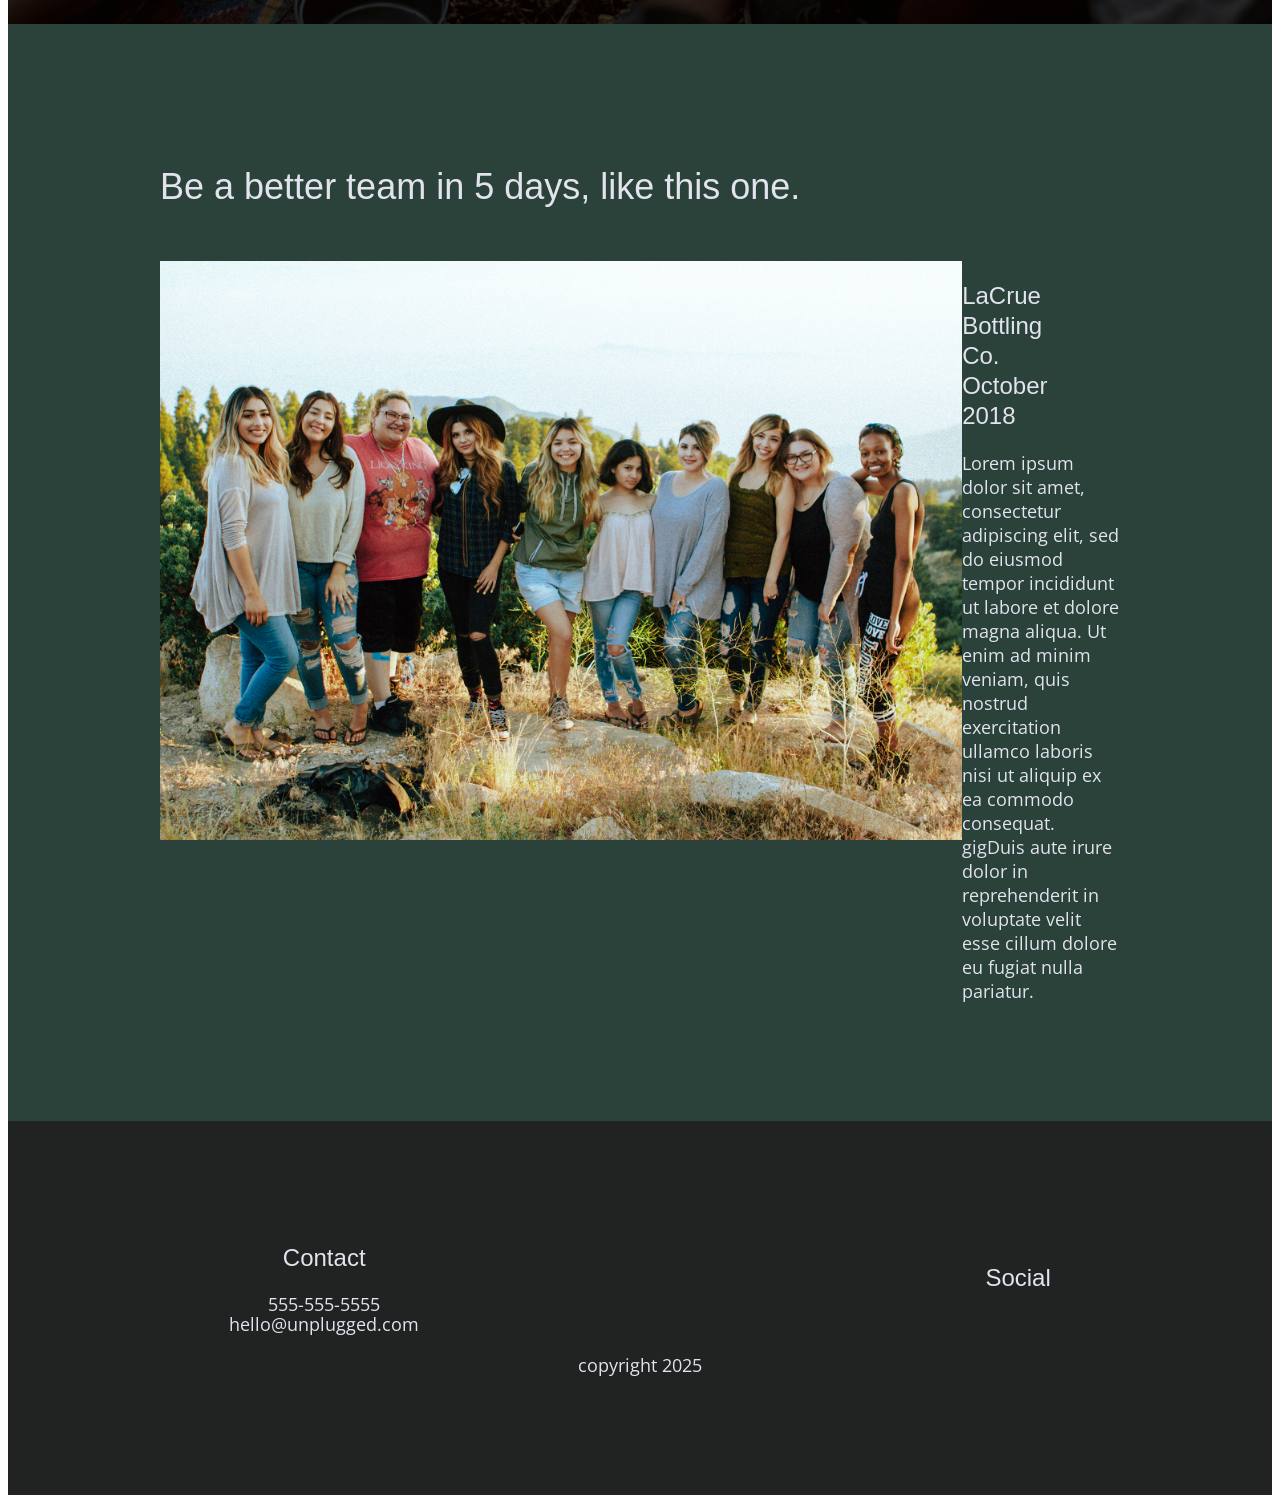
==== commit 853c2409: "Responsify image added" ====
--- a/index.html
+++ b/index.html
@@ -31,10 +31,11 @@
   <!-- Add your site or application content here -->
   <header>
     <div class="content-wrapper">
-    
+      <figure>
       <a href="#">
-        <img src="" alt="unplugged logo">
+        <img src="img/unpluggedlogo.png" alt="unplugged logo">
       </a>
+      </figure>
         <div class="header-divider"></div>
       <nav>
         <ul>
@@ -98,6 +99,11 @@
         <div class="content-wrapper">
           <h2>Be a better team in 5 days, like this one.</h2>
           <article>
+            <figure>
+              <a href="">
+             <img src="img/unplugged-retreat-lacrue.jpg" alt="Group of people at a retreat taking a picture outdoor">
+              </a>
+            </figure>
             <div>
               <h3>
                 LaCrue Bottling Co. <br>October 2018
--- a/css/style.css
+++ b/css/style.css
@@ -100,27 +100,36 @@
 body {
   font-family: 'Open Sans', sans-serif;
   font-size: 1em;
+  color: #e2e3ed;
+  text-align: left;
 }
 
 ul, 
 ol {
   list-style: none;
+  margin: 0;
+  padding: 0;
 }
 
 a {
   color: #e2e3ed;
   text-decoration: none;
+
 }
 
 h2 {
   font-family: 'Poppins', sans-serif;
   font-size: 1.875em;
+  font-weight: 500;
 }
 
 h3,
 h4 {
   font-family: 'poppins',sans-serif;
   font-size: 1.125em;
+  font-weight: 500;
+  margin: 20px 0;
+
 }
 
 p {
@@ -130,11 +139,11 @@
 
 
 img {
-
+  width: 100%;
 }
 
 figure {
-
+  margin: 0;
 }
 
 address {
@@ -142,12 +151,12 @@
 }
 
  .content-wrapper {
-  outline: 3px dotted red;
   width: 90%;
   margin: 50px 0;
  }
             /**Base Header- Footer Styles---*/
   header {
+    background-color: #202322;
     display:flex;
     justify-content: center;
     padding: 15px 0;
@@ -160,7 +169,13 @@
     flex-flow: row wrap;
     margin: 0;
   }
+
+   header figure {
+    width: 60%;
+  }
+
   .header-divider {
+    background: #3a3a3a;
     width: 100%;
     height: 1px;
     margin: 10px 0 20px 0;
@@ -168,149 +183,172 @@
 
   header nav {
     width: 60%;
-  }
-
-header nav ul {
-  display: flex;
-  justify-content: space-around;
-  width: 100%;
-}
-footer p {
-margin: 0;
-}
-
-footer {
-  display: flex;
-  flex-direction: column;
-  align-items: center;
-  text-align: center;}
-
-footer .content-wrapper {
-  width: 55%;
-}
-
-footer .contact {
-  margin-bottom: 50px;
-}
-
-footer .copyright {
-margin: 20px 0;
-
-}
-
-footer .social-icons {
-  display: flex;
-  justify-content: space-around;
-  align-items: center;
-  }
-
-footer .social-icons p {
-  display: flex;
-  justify-content: center;
-  align-items: center;
-
-}
-
-/* Mobile Styles-- Homepag -- */
-
-.hero-area {
+    font-weight: 700;
+    text-transform: uppercase;
+    font-size: 1.125;
+  }
+
+  header nav ul {
+    display: flex;
+    justify-content: space-around;
+    width: 100%;
+}
+
+  header nav ul li {
+    font-size: 1.125;
+}
+
+  footer p {
+    margin: 0;
+}
+
+  footer {
+    display: flex;
+    flex-direction: column;
+    align-items: center;
+    text-align: center;
+    background-color: #202322;
+  }
+
+  footer .content-wrapper {
+    width: 55%;
+  }
+
+  footer .contact {
+    margin-bottom: 50px;
+  }
+
+  footer .copyright {
+  margin: 20px 0;
+
+  }
+
+  footer .social-icons {
+    display: flex;
+    justify-content: space-around;
+    align-items: center;
+    }
+
+  footer .social-icons p {
+    display: flex;
+    justify-content: center;
+    align-items: center;
+  }
+
+  /* Mobile Styles-- Homepag -- */
+
+  header figure {
+    width: 60%;
+  }
+
+  .hero-area {
+    display:flex;
+    justify-content: center;
+    background-image: url('../img/unplugged-retreat.jpg');
+    background-size: cover;
+    background-position: center;
+  }
+  .hero-area h1 {
+    font-size: 2.25em;
+    font-family: 'Poppins',Helvetica, Arial, sans-serif;
+    line-height: 1.2;
+    font-weight: 500;
+  }
+
+  /* Aside */
+  aside {
+    background-color: #527158;
+    display:flex;
+    justify-content: center;
+  }
+
+  aside .form {
+    margin-top: 30px;
+  }
+  
+  input[type=text] {
+    box-sizing: border-box;
+    width: 100%;
+    color: #2a423a;
+    font-style: italic;
+    padding: 1em;
+  }
+  
+  input[type=button] {
+    width: 100%;
+    padding: 20px 0;
+    margin-top: 20px;
+    background-color: #2a423a;
+    font-family: 'Poppins', Helvetica, Arial, sans-serif;
+    font-weight: 500;
+    font-size: 1.125em;
+    color: #e2e3ed;
+    border: none;
+    text-align: center;
+    text-transform: uppercase;
+  }
+
+  /* Features */
+
+  .features {
+    display:flex;
+    justify-content: center;
+    background-image: url('../img/unplugged-retreat-features.jpg');
+    background-size: cover;
+    background-position: center;
+  }
+
+  .features h2 {
+  margin-bottom: 60px;
+  }
+
+  .features article {
+    width: 63%;
+    margin: 30px 0;
+  }
+
+  .features .features-items{
+    display: flex;
+    justify-content: center;
+    align-items:flex-end;
+    flex-flow: row wrap;
+  }
+
+.features p {
+  text-align: center;
+  margin: 0;
+}
+
+/* Reviews */
+
+.reviews {
+  background-color: #2a423a;
   display:flex;
   justify-content: center;
 }
-.hero-area h1 {
-  font-size: 2.25em;
-  font-family: 'Poppins',Helvetica, Arial, sans-serif;
-  line-height: 2.688em;
-  font-weight: 500;
-
-}
-/* Aside */
-aside {
+
+.reviews h2 {
+  line-height: 1.875em;
+  margin-bottom: 40px;
+}
+
+.reviews h3 {
+  width: 55%;
+}
+
+                /* About Page */
+
+.mission {
+  background-color: #527158;
   display:flex;
   justify-content: center;
 }
-
-aside .form {
-  margin-top: 30px;
-}
- 
-input[type=text] {
-  box-sizing: border-box;
-  width: 100%;
-  color: #2a423a;
-  font-style: italic;
-  padding: 1em;
-}
- 
-input[type=button] {
-  width: 100%;
-  padding: 20px 0;
-  margin-top: 20px;
+.contact-section {
   background-color: #2a423a;
-  font-family: 'Poppins', Helvetica, Arial, sans-serif;
-  font-weight: 500;
-  font-size: 1.125em;
-  color: #e2e3ed;
-  border: none;
-  text-align: center;
-  text-transform: uppercase;
-}
-
-/* Features */
-
-.features {
   display:flex;
   justify-content: center;
 }
 
-.features h2 {
-margin-bottom: 60px;
-
-}
-
-.features article {
-  width: 63%;
-  margin: 30px 0;
-}
-
-.features .features-items{
-  display: flex;
-  justify-content: center;
-  align-items:flex-end;
-  flex-flow: row wrap;
-}
-
-.features p {
-margin: 0;
-}
-
-/* Reviews */
-
-.reviews {
-  display:flex;
-  justify-content: center;
-}
-
-.reviews h2 {
-  line-height: 30px;
-}
-
-.reviews h3 {
-  width: 55%;
-}
-
-                /* About Page */
-
-.misson {
-  display:flex;
-  justify-content: center;
-}
-
-.contact-section {
-  display:flex;
-  justify-content: center;
-}
- 
 .contact-content p {
   margin: 0;
 }
@@ -423,14 +461,18 @@
   /* Table styles here */
 /* General Styles  why no h1*/
 
+  header figure {
+    width: 30%;
+  }
+
 h2{
   font-size: 2.25em;
-  line-height: 3;
+  line-height: 1.33;
 }
 
 h3{
   font-size: 1.5em;
-  line-height: 1.875;
+  line-height: 1.25;
 }
 
   .content-wrapper {
@@ -528,7 +570,7 @@
 }
 
     /* About Page */
-.misson-content {
+.mission-content {
   display:flex;
   justify-content: space-between;
   align-items: flex-start;
@@ -550,7 +592,7 @@
 }
 
 /* ------Faq Page------ */
-.faq-content-wrapper {
+.faq .content-wrapper {
   display:flex;
   justify-content:space-between;
   align-items: flex-start;
@@ -565,36 +607,54 @@
 .faq h2 {
   width: 100%;
   margin: 40px;
-  line-height: 1.875px;
-}
-
-.faq-content h4 {
-  line-height: 1.5;
-}
-}
-
+}
+
+.faq h4,
+.faq p  {
+  font-size: 0.875px;
+  line-height: 1.125em;
+}
+
+}
 @media only screen and (min-width: 1200px) {
   /* Desktop styles here */
 
-  .content-wrapper {
-  width: 960px;
+  header figure {
+    width: 30%;
+  }
+
+.content-wrapper {
+   max-width: 960px;
 }
 
 /* Header */
 
-  header {
+header {
   padding: 15px 0;
 }
+
+h2{
+    font-size: 2.25em;
+  }
+
+h3,
+h4 {
+      font-size: 1.875;
+    }
 
   /* Hero */
 
 .hero-area h1 {
   width: 80%;
-}
-
+  font-size: 3.75em;
+}
+P {
+  font-size: 1.125em;
+  line-height: 1.333;
+}
 /* Aside */
 
-  aside .content-wrapper {
+aside .content-wrapper {
     justify-content: space-around;
   }
 
@@ -623,14 +683,21 @@
   .mission h2,
   .contact-section .content-wrapper h2 {
     width: 95%;
+    font-size: 3em;
   }
 
 /*  FAQ Page */
 
   .faq h2 {
     width: 100%;
-  }
-
+    font-size: 3em;
+  }
+
+  .faq h4,
+  .faq p {
+    font-size: 1.125em;
+    line-height: 1;
+  }
 }
 
 /* ==========================================================================
